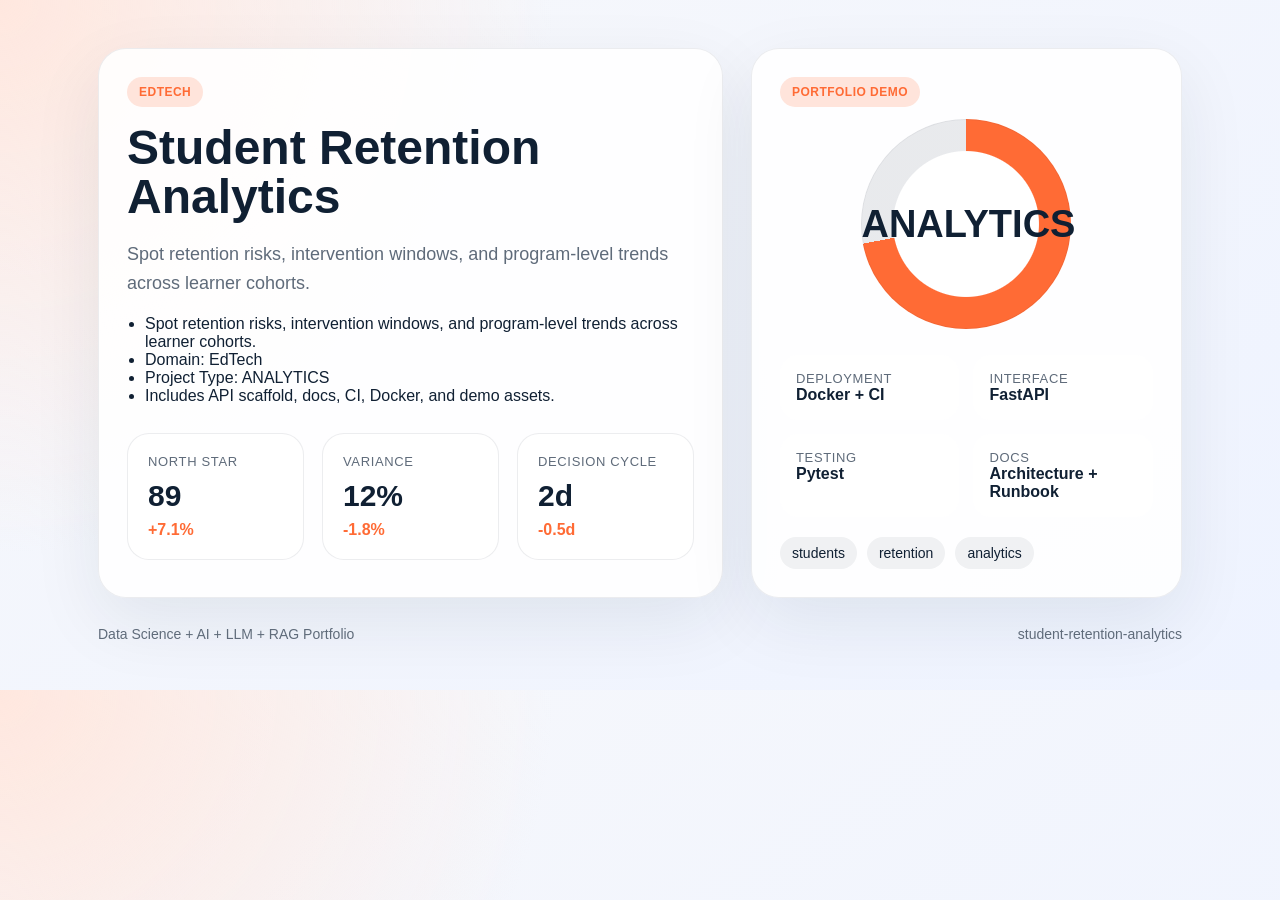
==== demo/index.html @ 8c45c5f9 "Publish production-ready portfolio project" ====
<!doctype html>
        <html lang="en">
        <head>
          <meta charset="utf-8">
          <meta name="viewport" content="width=device-width, initial-scale=1">
          <title>Student Retention Analytics</title>
          <style>
            :root {
              --accent: #ff6b35;
              --ink: #102033;
              --muted: #5f6b7a;
              --card: rgba(255,255,255,0.88);
              --bg-1: #f7f8fb;
              --bg-2: #eef3ff;
            }
            * { box-sizing: border-box; }
            body {
              margin: 0;
              font-family: "Avenir Next", "Segoe UI", sans-serif;
              color: var(--ink);
              background:
                radial-gradient(circle at top left, color-mix(in srgb, var(--accent) 16%, white), transparent 38%),
                linear-gradient(145deg, var(--bg-1), var(--bg-2));
            }
            main {
              max-width: 1180px;
              margin: 0 auto;
              padding: 48px;
            }
            .hero {
              display: grid;
              grid-template-columns: 1.45fr 1fr;
              gap: 28px;
              align-items: stretch;
            }
            .panel {
              background: var(--card);
              border: 1px solid rgba(16, 32, 51, 0.08);
              border-radius: 28px;
              padding: 28px;
              box-shadow: 0 24px 70px rgba(16, 32, 51, 0.08);
            }
            .eyebrow {
              display: inline-flex;
              padding: 8px 12px;
              border-radius: 999px;
              background: color-mix(in srgb, var(--accent) 18%, white);
              color: var(--accent);
              font-weight: 700;
              letter-spacing: 0.04em;
              text-transform: uppercase;
              font-size: 12px;
            }
            h1 {
              font-size: 48px;
              line-height: 1.03;
              margin: 16px 0 18px;
            }
            p {
              color: var(--muted);
              font-size: 18px;
              line-height: 1.6;
              margin: 0 0 18px;
            }
            ul {
              margin: 18px 0 0;
              padding-left: 18px;
              color: var(--ink);
            }
            .cards {
              display: grid;
              grid-template-columns: repeat(3, 1fr);
              gap: 18px;
              margin-top: 28px;
            }
            .card {
              background: white;
              border-radius: 22px;
              padding: 20px;
              border: 1px solid rgba(16, 32, 51, 0.08);
            }
            .card span, .meta span {
              display: block;
              color: var(--muted);
              font-size: 13px;
              text-transform: uppercase;
              letter-spacing: 0.05em;
            }
            .card strong {
              display: block;
              font-size: 30px;
              margin: 10px 0 8px;
            }
            .card em {
              color: var(--accent);
              font-style: normal;
              font-weight: 700;
            }
            .visual {
              min-height: 100%;
              display: flex;
              flex-direction: column;
              justify-content: space-between;
            }
            .ring {
              width: 210px;
              height: 210px;
              margin: 12px auto 26px;
              border-radius: 50%;
              background:
                radial-gradient(circle closest-side, white 69%, transparent 70%),
                conic-gradient(var(--accent) 0 72%, rgba(16, 32, 51, 0.09) 72% 100%);
              display: grid;
              place-items: center;
              box-shadow: inset 0 0 0 1px rgba(16, 32, 51, 0.05);
            }
            .ring strong {
              font-size: 38px;
            }
            .meta {
              display: grid;
              grid-template-columns: repeat(2, 1fr);
              gap: 14px;
            }
            .meta article {
              background: white;
              border-radius: 18px;
              padding: 16px;
            }
            .tag-list {
              display: flex;
              flex-wrap: wrap;
              gap: 10px;
              list-style: none;
              padding: 0;
              margin: 20px 0 0;
            }
            .tag-list li {
              padding: 8px 12px;
              border-radius: 999px;
              background: rgba(16, 32, 51, 0.06);
              font-size: 14px;
            }
            .footer {
              margin-top: 28px;
              display: flex;
              justify-content: space-between;
              color: var(--muted);
              font-size: 14px;
            }
          </style>
        </head>
        <body>
          <main>
            <section class="hero">
              <div class="panel">
                <span class="eyebrow">EdTech</span>
                <h1>Student Retention Analytics</h1>
                <p>Spot retention risks, intervention windows, and program-level trends across learner cohorts.</p>
                <ul>
                  <li>Spot retention risks, intervention windows, and program-level trends across learner cohorts.</li><li>Domain: EdTech</li><li>Project Type: ANALYTICS</li><li>Includes API scaffold, docs, CI, Docker, and demo assets.</li>
                </ul>
                <div class="cards">
                  <article class='card'><span>North Star</span><strong>89</strong><em>+7.1%</em></article>
<article class='card'><span>Variance</span><strong>12%</strong><em>-1.8%</em></article>
<article class='card'><span>Decision Cycle</span><strong>2d</strong><em>-0.5d</em></article>
                </div>
              </div>
              <div class="panel visual">
                <div>
                  <span class="eyebrow">Portfolio Demo</span>
                  <div class="ring"><strong>ANALYTICS</strong></div>
                </div>
                <div class="meta">
                  <article><span>Deployment</span><strong>Docker + CI</strong></article>
                  <article><span>Interface</span><strong>FastAPI</strong></article>
                  <article><span>Testing</span><strong>Pytest</strong></article>
                  <article><span>Docs</span><strong>Architecture + Runbook</strong></article>
                </div>
                <ul class="tag-list"><li>students</li><li>retention</li><li>analytics</li></ul>
              </div>
            </section>
            <div class="footer">
              <span>Data Science + AI + LLM + RAG Portfolio</span>
              <span>student-retention-analytics</span>
            </div>
          </main>
        </body>
        </html>
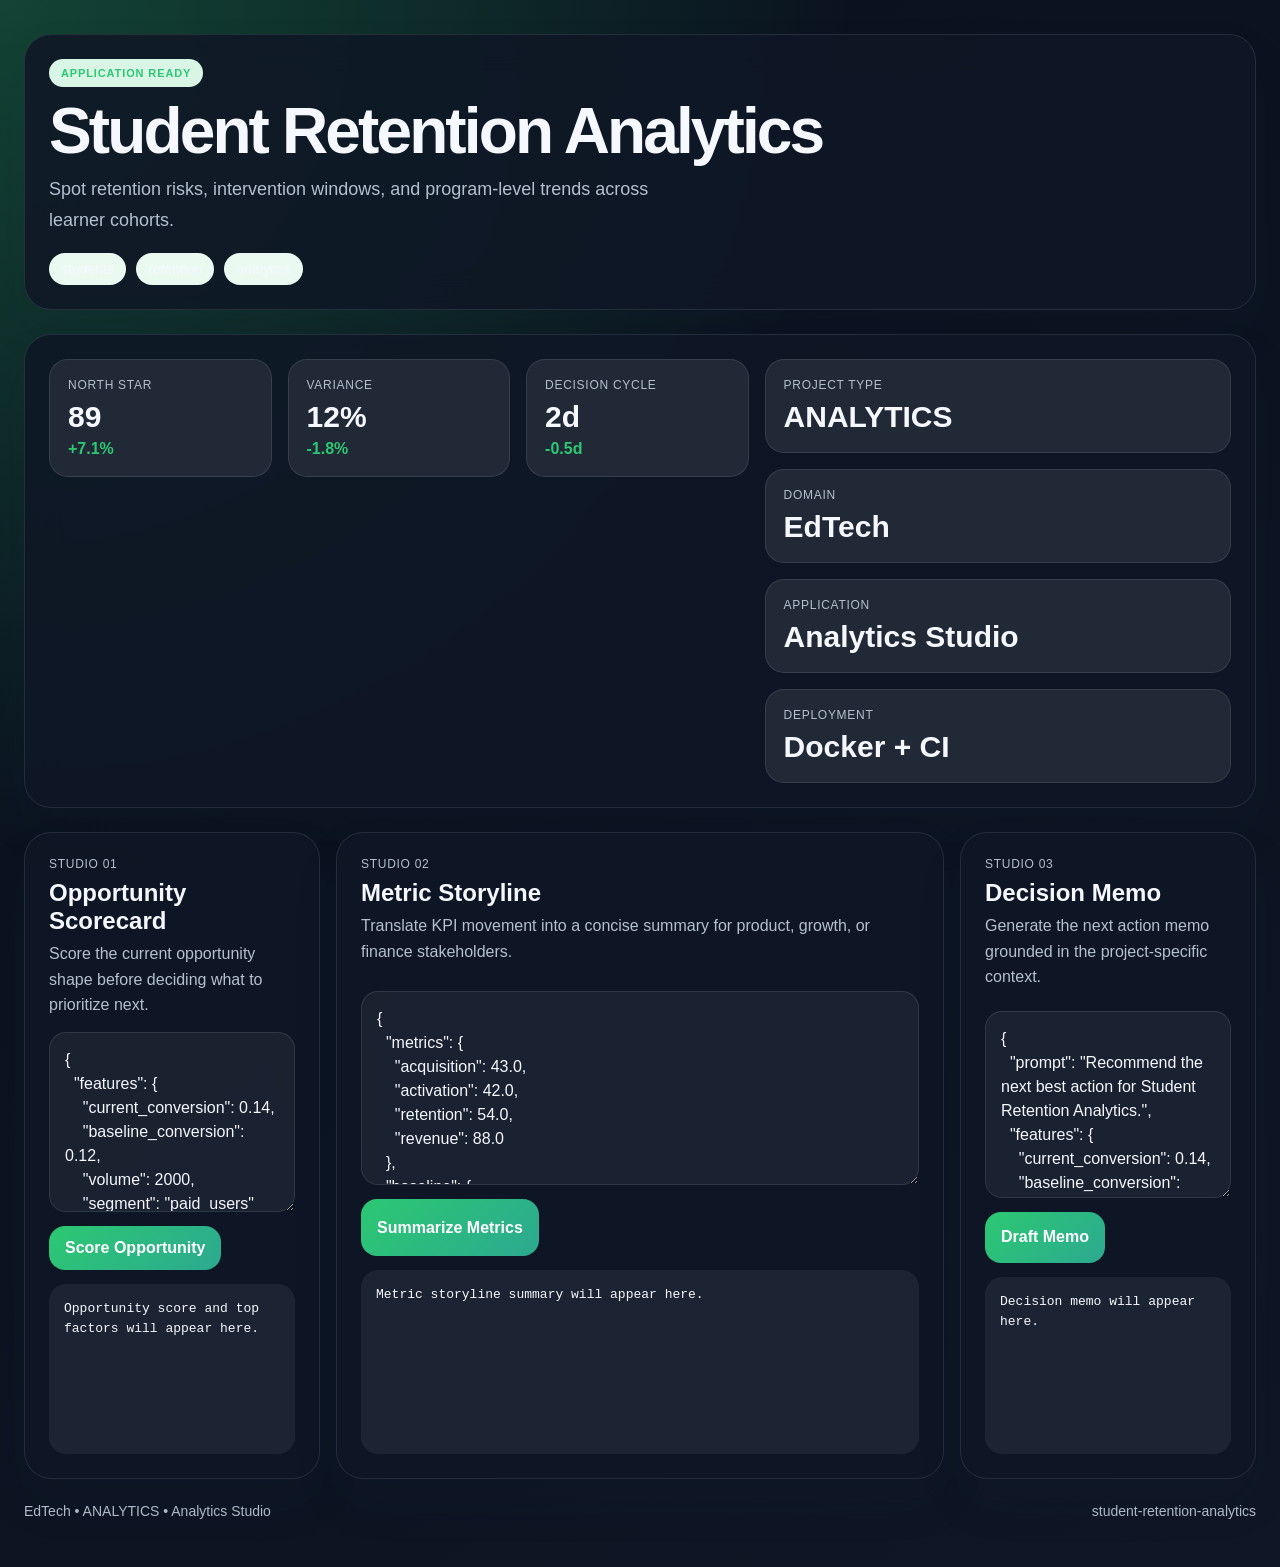
==== commit 569678dc: "Publish production-ready portfolio project" ====
--- a/demo/index.html
+++ b/demo/index.html
@@ -5,186 +5,108 @@
           <meta charset="utf-8">
           <meta name="viewport" content="width=device-width, initial-scale=1">
           <title>Student Retention Analytics</title>
-          <style>
-            :root {
-              --accent: #ff6b35;
-              --ink: #102033;
-              --muted: #5f6b7a;
-              --card: rgba(255,255,255,0.88);
-              --bg-1: #f7f8fb;
-              --bg-2: #eef3ff;
-            }
-            * { box-sizing: border-box; }
-            body {
-              margin: 0;
-              font-family: "Avenir Next", "Segoe UI", sans-serif;
-              color: var(--ink);
-              background:
-                radial-gradient(circle at top left, color-mix(in srgb, var(--accent) 16%, white), transparent 38%),
-                linear-gradient(145deg, var(--bg-1), var(--bg-2));
-            }
-            main {
-              max-width: 1180px;
-              margin: 0 auto;
-              padding: 48px;
-            }
-            .hero {
-              display: grid;
-              grid-template-columns: 1.45fr 1fr;
-              gap: 28px;
-              align-items: stretch;
-            }
-            .panel {
-              background: var(--card);
-              border: 1px solid rgba(16, 32, 51, 0.08);
-              border-radius: 28px;
-              padding: 28px;
-              box-shadow: 0 24px 70px rgba(16, 32, 51, 0.08);
-            }
-            .eyebrow {
-              display: inline-flex;
-              padding: 8px 12px;
-              border-radius: 999px;
-              background: color-mix(in srgb, var(--accent) 18%, white);
-              color: var(--accent);
-              font-weight: 700;
-              letter-spacing: 0.04em;
-              text-transform: uppercase;
-              font-size: 12px;
-            }
-            h1 {
-              font-size: 48px;
-              line-height: 1.03;
-              margin: 16px 0 18px;
-            }
-            p {
-              color: var(--muted);
-              font-size: 18px;
-              line-height: 1.6;
-              margin: 0 0 18px;
-            }
-            ul {
-              margin: 18px 0 0;
-              padding-left: 18px;
-              color: var(--ink);
-            }
-            .cards {
-              display: grid;
-              grid-template-columns: repeat(3, 1fr);
-              gap: 18px;
-              margin-top: 28px;
-            }
-            .card {
-              background: white;
-              border-radius: 22px;
-              padding: 20px;
-              border: 1px solid rgba(16, 32, 51, 0.08);
-            }
-            .card span, .meta span {
-              display: block;
-              color: var(--muted);
-              font-size: 13px;
-              text-transform: uppercase;
-              letter-spacing: 0.05em;
-            }
-            .card strong {
-              display: block;
-              font-size: 30px;
-              margin: 10px 0 8px;
-            }
-            .card em {
-              color: var(--accent);
-              font-style: normal;
-              font-weight: 700;
-            }
-            .visual {
-              min-height: 100%;
-              display: flex;
-              flex-direction: column;
-              justify-content: space-between;
-            }
-            .ring {
-              width: 210px;
-              height: 210px;
-              margin: 12px auto 26px;
-              border-radius: 50%;
-              background:
-                radial-gradient(circle closest-side, white 69%, transparent 70%),
-                conic-gradient(var(--accent) 0 72%, rgba(16, 32, 51, 0.09) 72% 100%);
-              display: grid;
-              place-items: center;
-              box-shadow: inset 0 0 0 1px rgba(16, 32, 51, 0.05);
-            }
-            .ring strong {
-              font-size: 38px;
-            }
-            .meta {
-              display: grid;
-              grid-template-columns: repeat(2, 1fr);
-              gap: 14px;
-            }
-            .meta article {
-              background: white;
-              border-radius: 18px;
-              padding: 16px;
-            }
-            .tag-list {
-              display: flex;
-              flex-wrap: wrap;
-              gap: 10px;
-              list-style: none;
-              padding: 0;
-              margin: 20px 0 0;
-            }
-            .tag-list li {
-              padding: 8px 12px;
-              border-radius: 999px;
-              background: rgba(16, 32, 51, 0.06);
-              font-size: 14px;
-            }
-            .footer {
-              margin-top: 28px;
-              display: flex;
-              justify-content: space-between;
-              color: var(--muted);
-              font-size: 14px;
-            }
-          </style>
+          <link rel="stylesheet" href="./styles.css">
         </head>
-        <body>
-          <main>
+        <body class="surface-ink">
+          <div class="page layout-board eyebrow-solid headline-normal modules-3 hero-align-left">
             <section class="hero">
-              <div class="panel">
-                <span class="eyebrow">EdTech</span>
-                <h1>Student Retention Analytics</h1>
-                <p>Spot retention risks, intervention windows, and program-level trends across learner cohorts.</p>
-                <ul>
-                  <li>Spot retention risks, intervention windows, and program-level trends across learner cohorts.</li><li>Domain: EdTech</li><li>Project Type: ANALYTICS</li><li>Includes API scaffold, docs, CI, Docker, and demo assets.</li>
+              <div class="panel hero-copy">
+                <span class="eyebrow" data-health>Analytics Studio</span>
+                <h1 id="project-title">Student Retention Analytics</h1>
+                <p id="project-summary" class="lead">Spot retention risks, intervention windows, and program-level trends across learner cohorts.</p>
+                <ul id="project-tags" class="tag-list">
+                  <li>students</li><li>retention</li><li>analytics</li>
                 </ul>
-                <div class="cards">
+              </div>
+              <div class="panel hero-side">
+                <div class="metric-grid">
                   <article class='card'><span>North Star</span><strong>89</strong><em>+7.1%</em></article>
 <article class='card'><span>Variance</span><strong>12%</strong><em>-1.8%</em></article>
 <article class='card'><span>Decision Cycle</span><strong>2d</strong><em>-0.5d</em></article>
                 </div>
-              </div>
-              <div class="panel visual">
-                <div>
-                  <span class="eyebrow">Portfolio Demo</span>
-                  <div class="ring"><strong>ANALYTICS</strong></div>
+                <div class="mini-grid">
+                  <article class='mini-card'><span>Project Type</span><strong>ANALYTICS</strong></article><article class='mini-card'><span>Domain</span><strong>EdTech</strong></article><article class='mini-card'><span>Application</span><strong>Analytics Studio</strong></article><article class='mini-card'><span>Deployment</span><strong>Docker + CI</strong></article>
                 </div>
-                <div class="meta">
-                  <article><span>Deployment</span><strong>Docker + CI</strong></article>
-                  <article><span>Interface</span><strong>FastAPI</strong></article>
-                  <article><span>Testing</span><strong>Pytest</strong></article>
-                  <article><span>Docs</span><strong>Architecture + Runbook</strong></article>
-                </div>
-                <ul class="tag-list"><li>students</li><li>retention</li><li>analytics</li></ul>
               </div>
             </section>
-            <div class="footer">
-              <span>Data Science + AI + LLM + RAG Portfolio</span>
+            <section class="app-grid">
+              <article class="panel module js-module span-normal">
+          <div class="module-header">
+            <span>Studio 01</span>
+            <h2>Opportunity Scorecard</h2>
+            <p>Score the current opportunity shape before deciding what to prioritize next.</p>
+          </div>
+          <textarea class="js-input">{
+  &quot;features&quot;: {
+    &quot;current_conversion&quot;: 0.14,
+    &quot;baseline_conversion&quot;: 0.12,
+    &quot;volume&quot;: 2000,
+    &quot;segment&quot;: &quot;paid_users&quot;
+  }
+}</textarea>
+          <div class="button-row">
+            <button class="js-run" data-endpoint="/score" data-input-mode="json">Score Opportunity</button>
+          </div>
+          <pre class="js-output">Opportunity score and top factors will appear here.</pre>
+        </article>
+<article class="panel module js-module span-wide">
+          <div class="module-header">
+            <span>Studio 02</span>
+            <h2>Metric Storyline</h2>
+            <p>Translate KPI movement into a concise summary for product, growth, or finance stakeholders.</p>
+          </div>
+          <textarea class="js-input">{
+  &quot;metrics&quot;: {
+    &quot;acquisition&quot;: 43.0,
+    &quot;activation&quot;: 42.0,
+    &quot;retention&quot;: 54.0,
+    &quot;revenue&quot;: 88.0
+  },
+  &quot;baseline&quot;: {
+    &quot;acquisition&quot;: 39.56,
+    &quot;activation&quot;: 38.64,
+    &quot;retention&quot;: 49.68,
+    &quot;revenue&quot;: 80.96
+  }
+}</textarea>
+          <div class="button-row">
+            <button class="js-run" data-endpoint="/analyze" data-input-mode="json">Summarize Metrics</button>
+          </div>
+          <pre class="js-output">Metric storyline summary will appear here.</pre>
+        </article>
+<article class="panel module js-module span-normal">
+          <div class="module-header">
+            <span>Studio 03</span>
+            <h2>Decision Memo</h2>
+            <p>Generate the next action memo grounded in the project-specific context.</p>
+          </div>
+          <textarea class="js-input">{
+  &quot;prompt&quot;: &quot;Recommend the next best action for Student Retention Analytics.&quot;,
+  &quot;features&quot;: {
+    &quot;current_conversion&quot;: 0.14,
+    &quot;baseline_conversion&quot;: 0.12,
+    &quot;volume&quot;: 2000,
+    &quot;segment&quot;: &quot;paid_users&quot;
+  },
+  &quot;metrics&quot;: {
+    &quot;acquisition&quot;: 43.0,
+    &quot;activation&quot;: 42.0,
+    &quot;retention&quot;: 54.0,
+    &quot;revenue&quot;: 88.0
+  }
+}</textarea>
+          <div class="button-row">
+            <button class="js-run" data-endpoint="/recommend" data-input-mode="json">Draft Memo</button>
+          </div>
+          <pre class="js-output">Decision memo will appear here.</pre>
+        </article>
+            </section>
+            <footer class="footer">
+              <span>EdTech • ANALYTICS • Analytics Studio</span>
               <span>student-retention-analytics</span>
-            </div>
-          </main>
+            </footer>
+          </div>
+          <script id="bootstrap-data" type="application/json">{"project": {"slug": "student-retention-analytics", "title": "Student Retention Analytics", "project_type": "analytics", "domain": "EdTech", "summary": "Spot retention risks, intervention windows, and program-level trends across learner cohorts.", "tags": ["students", "retention", "analytics"]}, "app_archetype": "studio", "ui_profile": {"layout": "board", "surface": "ink", "font_stack": "\"Manrope\", \"Segoe UI\", sans-serif", "radius": 27, "shadow": 45, "eyebrow_style": "solid", "module_columns": 3, "hero_align": "left", "headline_mode": "normal"}, "app_modules": [{"label": "Studio 01", "title": "Opportunity Scorecard", "description": "Score the current opportunity shape before deciding what to prioritize next.", "endpoint": "/score", "input_mode": "json", "cta": "Score Opportunity", "prefill": "{\n  \"features\": {\n    \"current_conversion\": 0.14,\n    \"baseline_conversion\": 0.12,\n    \"volume\": 2000,\n    \"segment\": \"paid_users\"\n  }\n}", "hint": "Opportunity score and top factors will appear here.", "span": "normal"}, {"label": "Studio 02", "title": "Metric Storyline", "description": "Translate KPI movement into a concise summary for product, growth, or finance stakeholders.", "endpoint": "/analyze", "input_mode": "json", "cta": "Summarize Metrics", "prefill": "{\n  \"metrics\": {\n    \"acquisition\": 43.0,\n    \"activation\": 42.0,\n    \"retention\": 54.0,\n    \"revenue\": 88.0\n  },\n  \"baseline\": {\n    \"acquisition\": 39.56,\n    \"activation\": 38.64,\n    \"retention\": 49.68,\n    \"revenue\": 80.96\n  }\n}", "hint": "Metric storyline summary will appear here.", "span": "wide"}, {"label": "Studio 03", "title": "Decision Memo", "description": "Generate the next action memo grounded in the project-specific context.", "endpoint": "/recommend", "input_mode": "json", "cta": "Draft Memo", "prefill": "{\n  \"prompt\": \"Recommend the next best action for Student Retention Analytics.\",\n  \"features\": {\n    \"current_conversion\": 0.14,\n    \"baseline_conversion\": 0.12,\n    \"volume\": 2000,\n    \"segment\": \"paid_users\"\n  },\n  \"metrics\": {\n    \"acquisition\": 43.0,\n    \"activation\": 42.0,\n    \"retention\": 54.0,\n    \"revenue\": 88.0\n  }\n}", "hint": "Decision memo will appear here.", "span": "normal"}], "sample_features": {"current_conversion": 0.14, "baseline_conversion": 0.12, "volume": 2000, "segment": "paid_users"}, "sample_metrics": {"acquisition": 43.0, "activation": 42.0, "retention": 54.0, "revenue": 88.0}, "knowledge_base": ["Student Retention Analytics is positioned as a EdTech starter that emphasizes fast iteration, clear documentation, and production-friendly interfaces.", "The primary value proposition is: Spot retention risks, intervention windows, and program-level trends across learner cohorts.", "Recommended operating model: ship a small API, add observability, validate outputs with stakeholder review, and monitor the top business KPI every week.", "Typical stakeholders include analytics, operations, product, and leadership teams working on students, retention, analytics."], "dashboard_metrics": [{"label": "North Star", "value": "89", "delta": "+7.1%"}, {"label": "Variance", "value": "12%", "delta": "-1.8%"}, {"label": "Decision Cycle", "value": "2d", "delta": "-0.5d"}]}</script>
+          <script src="./app.js"></script>
         </body>
         </html>
--- a/demo/styles.css
+++ b/demo/styles.css
@@ -0,0 +1,348 @@
+
+:root {
+  --accent: #2cc872;
+  --accent-2: #2ca990;
+  --accent-soft: color-mix(in srgb, var(--accent) 18%, white);
+  --radius: 27px;
+  --shadow-size: 45px;
+  --font-stack: "Manrope", "Segoe UI", sans-serif;
+  --bg: #f4f7fb;
+  --card: rgba(255, 255, 255, 0.86);
+  --line: rgba(16, 32, 51, 0.08);
+  --ink: #102033;
+  --muted: #5f6b7a;
+  --output-bg: #0d1b2e;
+  --output-ink: #dae8ff;
+}
+* { box-sizing: border-box; }
+html, body { margin: 0; min-height: 100%; }
+body {
+  font-family: var(--font-stack);
+  color: var(--ink);
+  background: linear-gradient(145deg, #f8fbff, var(--bg));
+}
+body.surface-mist {
+  --bg: #eef4fb;
+  background:
+    radial-gradient(circle at top left, color-mix(in srgb, var(--accent) 18%, white), transparent 34%),
+    linear-gradient(145deg, #fbfdff, var(--bg));
+}
+body.surface-aurora {
+  --bg: #edf1ff;
+  background:
+    radial-gradient(circle at 0% 0%, color-mix(in srgb, var(--accent) 22%, white), transparent 38%),
+    radial-gradient(circle at 100% 100%, color-mix(in srgb, var(--accent-2) 20%, white), transparent 28%),
+    linear-gradient(135deg, #f7f8ff, var(--bg));
+}
+body.surface-sand {
+  --bg: #f5efe8;
+  --card: rgba(255, 251, 246, 0.9);
+  background:
+    linear-gradient(135deg, rgba(255,255,255,0.82), rgba(245, 239, 232, 0.98)),
+    radial-gradient(circle at top right, color-mix(in srgb, var(--accent) 16%, white), transparent 32%);
+}
+body.surface-slate {
+  --bg: #ecf0f7;
+  --card: rgba(248, 250, 255, 0.88);
+  background:
+    linear-gradient(160deg, #f7f9fc, var(--bg)),
+    radial-gradient(circle at bottom left, color-mix(in srgb, var(--accent-2) 16%, white), transparent 34%);
+}
+body.surface-paper {
+  --bg: #f8f8f4;
+  --card: rgba(255,255,255,0.93);
+  background:
+    linear-gradient(180deg, #fffefb, var(--bg));
+}
+body.surface-ink {
+  --bg: #0f1726;
+  --card: rgba(15, 23, 38, 0.88);
+  --line: rgba(226, 238, 255, 0.1);
+  --ink: #f5f8ff;
+  --muted: #b4c0cf;
+  --output-bg: rgba(255,255,255,0.06);
+  --output-ink: #f5f8ff;
+  background:
+    radial-gradient(circle at top left, color-mix(in srgb, var(--accent) 28%, transparent), transparent 42%),
+    linear-gradient(145deg, #09111d, var(--bg));
+}
+.page {
+  max-width: 1360px;
+  margin: 0 auto;
+  padding: 34px 24px 48px;
+  display: grid;
+  gap: 24px;
+}
+.panel {
+  background: var(--card);
+  border: 1px solid var(--line);
+  border-radius: var(--radius);
+  box-shadow: 0 24px var(--shadow-size) rgba(16, 32, 51, 0.1);
+  backdrop-filter: blur(18px);
+}
+.hero {
+  display: grid;
+  gap: 24px;
+}
+.hero-copy,
+.hero-side,
+.module {
+  padding: 24px;
+}
+.eyebrow {
+  display: inline-flex;
+  align-items: center;
+  gap: 8px;
+  padding: 8px 12px;
+  border-radius: 999px;
+  background: var(--accent-soft);
+  color: var(--accent);
+  text-transform: uppercase;
+  letter-spacing: 0.08em;
+  font-size: 11px;
+  font-weight: 800;
+}
+.page.eyebrow-outline .eyebrow {
+  background: transparent;
+  border: 1px solid color-mix(in srgb, var(--accent) 40%, white);
+}
+.page.eyebrow-soft .eyebrow {
+  background: color-mix(in srgb, var(--accent) 12%, white);
+  color: color-mix(in srgb, var(--accent) 82%, black);
+}
+h1 {
+  margin: 14px 0 12px;
+  font-size: clamp(2.2rem, 5vw, 4.4rem);
+  line-height: 0.96;
+  letter-spacing: -0.045em;
+}
+.page.headline-compact h1 { max-width: 10ch; }
+.page.headline-tall h1 { line-height: 1.03; font-size: clamp(2.4rem, 5vw, 4.8rem); }
+.lead {
+  margin: 0;
+  font-size: 18px;
+  line-height: 1.68;
+  color: var(--muted);
+  max-width: 62ch;
+}
+.tag-list {
+  list-style: none;
+  display: flex;
+  flex-wrap: wrap;
+  gap: 10px;
+  margin: 18px 0 0;
+  padding: 0;
+}
+.tag-list li {
+  padding: 8px 12px;
+  border-radius: 999px;
+  background: color-mix(in srgb, var(--accent) 10%, white);
+  color: var(--ink);
+  font-size: 14px;
+}
+.hero-side {
+  display: grid;
+  gap: 16px;
+}
+.metric-grid,
+.mini-grid,
+.app-grid {
+  display: grid;
+  gap: 16px;
+}
+.card,
+.mini-card {
+  background: color-mix(in srgb, var(--card) 92%, white);
+  border: 1px solid var(--line);
+  border-radius: calc(var(--radius) - 8px);
+  padding: 18px;
+}
+.card span,
+.mini-card span,
+.module-header span {
+  display: block;
+  color: var(--muted);
+  text-transform: uppercase;
+  letter-spacing: 0.06em;
+  font-size: 12px;
+}
+.card strong,
+.mini-card strong {
+  display: block;
+  margin-top: 8px;
+  font-size: 30px;
+}
+.card em {
+  display: inline-block;
+  margin-top: 6px;
+  font-style: normal;
+  color: var(--accent);
+  font-weight: 700;
+}
+.module {
+  display: grid;
+  gap: 14px;
+}
+.module-header h2 {
+  margin: 8px 0 6px;
+  font-size: 24px;
+}
+.module-header p {
+  margin: 0;
+  color: var(--muted);
+  line-height: 1.6;
+}
+textarea,
+button {
+  font: inherit;
+}
+textarea {
+  width: 100%;
+  min-height: 180px;
+  resize: vertical;
+  border: 1px solid var(--line);
+  border-radius: calc(var(--radius) - 10px);
+  padding: 15px;
+  background: rgba(255,255,255,0.82);
+  color: var(--ink);
+  line-height: 1.5;
+}
+body.surface-ink textarea {
+  background: rgba(255,255,255,0.05);
+}
+.module-input-text {
+  min-height: 110px;
+}
+.button-row {
+  display: flex;
+  flex-wrap: wrap;
+  gap: 10px;
+}
+button {
+  border: 0;
+  border-radius: 16px;
+  background: linear-gradient(135deg, var(--accent), var(--accent-2));
+  color: white;
+  padding: 13px 16px;
+  font-weight: 700;
+  cursor: pointer;
+}
+pre {
+  margin: 0;
+  white-space: pre-wrap;
+  word-break: break-word;
+  background: var(--output-bg);
+  color: var(--output-ink);
+  border-radius: calc(var(--radius) - 10px);
+  padding: 15px;
+  min-height: 170px;
+  line-height: 1.58;
+  font-size: 13px;
+  overflow: auto;
+}
+.footer {
+  display: flex;
+  justify-content: space-between;
+  color: var(--muted);
+  font-size: 14px;
+}
+.page.layout-horizon .hero {
+  grid-template-columns: 1.45fr 1fr;
+  align-items: stretch;
+}
+.page.layout-horizon.modules-2 .app-grid,
+.page.layout-horizon.modules-3 .app-grid {
+  grid-template-columns: repeat(3, minmax(0, 1fr));
+}
+.page.layout-rail .hero {
+  grid-template-columns: 0.92fr 1.08fr;
+}
+.page.layout-rail .hero-copy {
+  padding-top: 34px;
+}
+.page.layout-rail .app-grid {
+  grid-template-columns: repeat(2, minmax(0, 1fr));
+}
+.page.layout-folio .hero {
+  grid-template-columns: 1fr;
+}
+.page.layout-folio .hero-copy {
+  text-align: center;
+}
+.page.layout-folio .lead {
+  margin-inline: auto;
+}
+.page.layout-folio .tag-list {
+  justify-content: center;
+}
+.page.layout-folio .metric-grid {
+  grid-template-columns: repeat(3, minmax(0, 1fr));
+}
+.page.layout-folio .mini-grid {
+  grid-template-columns: repeat(4, minmax(0, 1fr));
+}
+.page.layout-folio .app-grid {
+  grid-template-columns: repeat(2, minmax(0, 1fr));
+}
+.page.layout-board .hero {
+  grid-template-columns: 1fr;
+}
+.page.layout-board .hero-side {
+  grid-template-columns: 1.2fr 0.8fr;
+  align-items: start;
+}
+.page.layout-board .metric-grid {
+  grid-template-columns: repeat(3, minmax(0, 1fr));
+}
+.page.layout-board .app-grid {
+  grid-template-columns: repeat(4, minmax(0, 1fr));
+}
+.page.layout-stack .hero {
+  grid-template-columns: 1fr;
+}
+.page.layout-stack .hero-side {
+  grid-template-columns: repeat(2, minmax(0, 1fr));
+}
+.page.layout-stack .app-grid {
+  grid-template-columns: repeat(3, minmax(0, 1fr));
+}
+.page.layout-console .hero {
+  grid-template-columns: 1.1fr 0.9fr;
+}
+.page.layout-console .panel,
+.page.layout-console .card,
+.page.layout-console .mini-card {
+  border-radius: 18px;
+}
+.page.modules-2 .app-grid {
+  grid-template-columns: repeat(2, minmax(0, 1fr));
+}
+.module.span-wide {
+  grid-column: span 2;
+}
+.hero-align-center .hero-copy {
+  text-align: center;
+}
+.hero-align-center .lead,
+.hero-align-center .tag-list {
+  margin-inline: auto;
+  justify-content: center;
+}
+@media (max-width: 1120px) {
+  .page.layout-horizon .hero,
+  .page.layout-rail .hero,
+  .page.layout-console .hero,
+  .page.layout-board .hero-side,
+  .page.layout-folio .mini-grid,
+  .page.layout-stack .hero-side,
+  .page.modules-2 .app-grid,
+  .page.layout-board .app-grid,
+  .page.layout-stack .app-grid,
+  .page.layout-horizon.modules-3 .app-grid,
+  .page.layout-folio .app-grid {
+    grid-template-columns: 1fr;
+  }
+  .module.span-wide {
+    grid-column: auto;
+  }
+}
